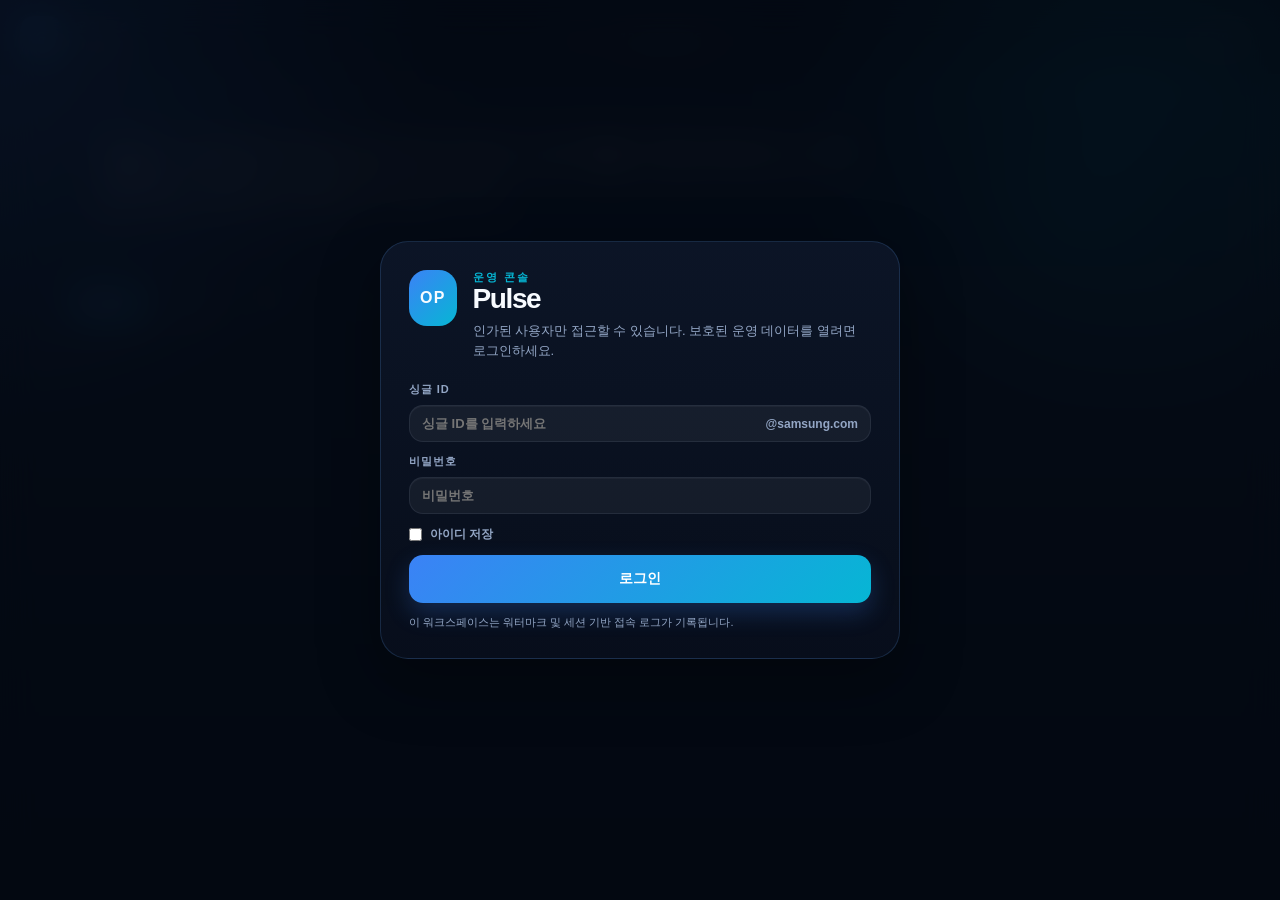
==== docs/index.html @ 5d9f0956 "feat: 대시보드 보안 패치 및 최적화 완료" ====
<!doctype html>
<html lang="ko">
<head>
  <meta charset="utf-8"/>
  <meta name="viewport" content="width=device-width,initial-scale=1"/>
  <title>Pulse</title>
  <link rel="stylesheet" href="./assets/css/base.css" />
  <script src="./env.js"></script>
</head>
<body>
  <div class="login-overlay show" id="loginOverlay">
    <div class="login-card">
      <div class="login-brand">
        <div class="login-mark">OP</div>
        <div>
          <div class="eyebrow">운영 콘솔</div>
          <h1>Pulse</h1>
          <p>인가된 사용자만 접근할 수 있습니다. 보호된 운영 데이터를 열려면 로그인하세요.</p>
        </div>
      </div>

      <div class="login-grid">
        <label class="field">
          <span>싱글 ID</span>
          <div class="login-id-wrap">
            <input id="loginId" class="input login-id-input" type="text" autocomplete="username" placeholder="싱글 ID를 입력하세요" />
            <div class="login-id-suffix">@samsung.com</div>
          </div>
        </label>
        <label class="field">
          <span>비밀번호</span>
          <input id="loginPassword" class="input" type="password" autocomplete="current-password" placeholder="비밀번호" />
        </label>
      </div>

      <label class="login-save">
        <input id="rememberLoginId" type="checkbox" />
        <span>아이디 저장</span>
      </label>
      <button class="btn btn-hero" id="loginBtn" style="width:100%">로그인</button>
      <div class="login-error" id="loginError"></div>
      <div class="login-note">이 워크스페이스는 워터마크 및 세션 기반 접속 로그가 기록됩니다.</div>
    </div>
  </div>

  <div class="watermark-layer" id="watermarkLayer" aria-hidden="true"></div>

  <div class="app-shell app-shell--locked" id="appShell">
    <header class="topbar">
      <div class="brand-block">
        <div class="logo">OP</div>
        <div>
          <div class="eyebrow">운영 콘솔</div>
          <div class="headline">Pulse</div>
        </div>
      </div>

      <div class="ctrl">
        <select id="siteSelect" aria-label="Site"></select>
        <input id="dateInput" type="date" aria-label="Date" />
      </div>

      <div class="auth-box">
        <div class="auth-meta">
          <div class="auth-name" id="userName">-</div>
          <div class="auth-role" id="userRole">-</div>
        </div>
        <button class="btn btn-ghost" id="logoutBtn" type="button">로그아웃</button>
      </div>
    </header>

    <section class="hero-strip">
      <div class="hero-copy">
        <div class="eyebrow">보호된 워크스페이스</div>
        <h2>일일 사업장 운영 및 즉각적인 조치를 위한 빠르고 직관적인 워크스페이스입니다.</h2>
        <p id="sessionHint">현재 세션을 확인 중입니다.</p>
      </div>
      <div class="hero-glow"></div>
    </section>

    <nav class="tab-row" id="tabs">
      <button class="tab on" data-tab="dashboard">대시보드</button>
      <button class="tab" data-tab="templates">템플릿</button>
      <button class="tab" data-tab="insights">인사이트</button>
      <button class="tab" data-tab="calc">계산기</button>
      <button class="tab" data-tab="ref">레퍼런스</button>
      <button class="tab" data-tab="memo">메모</button>
    </nav>

    <main>
      <section class="panel on" id="p-dashboard"></section>
      <section class="panel" id="p-templates"></section>
      <section class="panel" id="p-insights"></section>
      <section class="panel" id="p-calc"></section>
      <section class="panel" id="p-ref"></section>
      <section class="panel" id="p-memo"></section>
    </main>
  </div>

  <div class="copy-toast" id="toast">Done</div>

  <script type="module" src="./assets/js/app.js"></script>
</body>
</html>
---- docs/assets/css/base.css ----
:root{
  --bg:#07111f;
  --bg2:#0f1d35;
  --card:rgba(10,18,34,.84);
  --card2:rgba(14,25,47,.92);
  --border:rgba(148,163,184,.12);
  --border-strong:rgba(96,165,250,.28);
  --acc:#3b82f6;
  --acc2:#06b6d4;
  --acc3:#22c55e;
  --ok:#34d399;
  --warn:#fbbf24;
  --err:#fb7185;
  --tx:#f8fbff;
  --muted:#93a6c5;
  --shadow:0 22px 60px rgba(0,0,0,.36);
}
*{box-sizing:border-box;margin:0;padding:0;-webkit-font-smoothing:antialiased}
html,body{min-height:100%}
body{
  background:
    radial-gradient(circle at top left, rgba(59,130,246,.24), transparent 28%),
    radial-gradient(circle at 88% 12%, rgba(6,182,212,.18), transparent 24%),
    linear-gradient(180deg, #07111f 0%, #091321 46%, #050c17 100%);
  color:var(--tx);
  font-family:"Segoe UI","Malgun Gothic",sans-serif;
}
.app-shell{opacity:1;transition:opacity .25s ease}
.app-shell--locked{opacity:.15;pointer-events:none;user-select:none}
.topbar{
  position:sticky;top:0;z-index:20;
  display:grid;grid-template-columns:auto 1fr auto;gap:16px;align-items:center;
  padding:16px 20px;
  background:rgba(4,9,18,.8);
  backdrop-filter:blur(24px) saturate(1.4);
  border-bottom:1px solid var(--border);
}
.brand-block{display:flex;align-items:center;gap:14px}
.logo{
  width:42px;height:42px;border-radius:14px;
  display:grid;place-items:center;font-size:15px;font-weight:900;letter-spacing:.08em;
  color:#fff;background:linear-gradient(135deg,var(--acc),var(--acc2));
  box-shadow:0 10px 25px rgba(59,130,246,.32);
}
.headline{font-size:18px;font-weight:900;letter-spacing:-.03em}
.eyebrow{font-size:11px;font-weight:900;letter-spacing:.18em;text-transform:uppercase;color:var(--acc2)}
.ctrl{display:flex;gap:8px;align-items:center;justify-content:center;flex-wrap:wrap}
.ctrl select,.ctrl input,.input,.textarea{
  background:rgba(255,255,255,.05);
  border:1px solid var(--border);
  border-radius:14px;color:var(--tx);
  padding:10px 12px;font-weight:800;font-size:13px;outline:none;
  box-shadow:inset 0 1px 0 rgba(255,255,255,.04);
}
.ctrl select:focus,.ctrl input:focus,.input:focus,.textarea:focus{border-color:var(--border-strong)}
.auth-box{display:flex;align-items:center;gap:10px}
.auth-meta{text-align:right}
.auth-name{font-size:13px;font-weight:900}
.auth-role{font-size:11px;color:var(--muted)}
.hero-strip{
  position:relative;overflow:hidden;
  max-width:1180px;margin:18px auto 0;padding:0 18px;
}
.hero-copy{
  position:relative;padding:26px 28px;border-radius:28px;
  background:linear-gradient(135deg, rgba(17,32,61,.96), rgba(8,17,34,.86));
  border:1px solid rgba(96,165,250,.18);
  box-shadow:var(--shadow);
}
.hero-copy h2{max-width:760px;font-size:clamp(24px,3vw,34px);line-height:1.15;letter-spacing:-.04em}
.hero-copy p{margin-top:10px;color:var(--muted);font-size:13px}
.hero-glow{
  position:absolute;right:42px;top:22px;width:220px;height:220px;border-radius:999px;
  background:radial-gradient(circle, rgba(6,182,212,.22), transparent 70%);
  pointer-events:none;
}
.tab-row{
  max-width:1180px;margin:18px auto 0;padding:0 18px;
  display:flex;gap:8px;overflow-x:auto;scrollbar-width:none
}
.tab-row::-webkit-scrollbar{display:none}
.tab{
  padding:10px 16px;border-radius:999px;border:1px solid var(--border);
  background:rgba(255,255,255,.03);color:var(--muted);font-size:12px;font-weight:900;
  cursor:pointer;white-space:nowrap;transition:.2s ease;
}
.tab:hover{border-color:rgba(96,165,250,.28);color:var(--tx)}
.tab.on{
  background:linear-gradient(135deg,var(--acc),var(--acc2));
  color:#fff;border-color:transparent;box-shadow:0 8px 18px rgba(59,130,246,.28)
}
main{padding:18px;max-width:1180px;margin:0 auto;display:flex;flex-direction:column;gap:16px}
.panel{display:none}
.panel.on{display:flex;flex-direction:column;gap:16px}
.card{
  background:linear-gradient(180deg,var(--card2),var(--card));
  border:1px solid var(--border);border-radius:24px;overflow:hidden;
  box-shadow:var(--shadow)
}
.card-hdr{
  padding:16px 18px;display:flex;align-items:center;justify-content:space-between;
  border-bottom:1px solid rgba(255,255,255,.05)
}
.card-hdr h2{font-size:13px;font-weight:900;color:var(--acc2);letter-spacing:.08em;text-transform:uppercase}
.card-body{padding:18px}
.badge{display:inline-block;padding:4px 8px;border-radius:999px;font-size:10px;font-weight:900;letter-spacing:.04em}
.badge.ok{background:rgba(52,211,153,.14);color:var(--ok)}
.badge.warn{background:rgba(251,191,36,.14);color:var(--warn)}
.badge.err{background:rgba(251,113,133,.14);color:var(--err)}
.copy-toast{
  position:fixed;bottom:26px;left:50%;transform:translateX(-50%);
  background:var(--ok);color:#fff;font-size:12px;font-weight:900;padding:10px 20px;border-radius:999px;
  pointer-events:none;opacity:0;transition:opacity .2s;z-index:999
}
.copy-toast.show{opacity:1}
.btn{
  height:40px;border-radius:14px;border:none;background:linear-gradient(135deg,var(--acc),var(--acc2));
  color:#fff;font-weight:900;font-size:12px;cursor:pointer;padding:0 14px;
  box-shadow:0 10px 24px rgba(59,130,246,.24)
}
.btn:disabled{opacity:.5;cursor:not-allowed;box-shadow:none}
.btn-ghost{
  background:rgba(255,255,255,.04);
  border:1px solid var(--border);
  box-shadow:none
}
.btn-hero{height:48px;font-size:14px}
.textarea{min-height:130px;resize:vertical;line-height:1.6;font-weight:700}
.grid2{display:grid;grid-template-columns:1fr 1fr;gap:10px}
.field{display:flex;flex-direction:column;gap:8px}
.field span{font-size:11px;color:var(--muted);font-weight:900;letter-spacing:.08em;text-transform:uppercase}
.kv{display:flex;justify-content:space-between;gap:12px;padding:10px 0;border-bottom:1px solid rgba(255,255,255,.05)}
.kv:last-child{border-bottom:none}
.kv .k{color:var(--muted);font-weight:900;font-size:11px}
.kv .v{font-weight:900;font-size:14px}
.small{color:var(--muted);font-size:11px;line-height:1.6}
.hr{height:1px;background:rgba(255,255,255,.06);margin:12px 0}
.hero-card{
  display:grid;grid-template-columns:1.6fr .9fr;gap:18px;align-items:end;
  padding:24px 26px;border-radius:28px;
  background:linear-gradient(135deg, rgba(12,23,44,.96), rgba(8,18,37,.7));
  border:1px solid rgba(96,165,250,.16);
  box-shadow:var(--shadow)
}
.hero-title{font-size:clamp(22px,3.2vw,34px);font-weight:900;letter-spacing:-.04em}
.hero-sub{font-size:.48em;color:var(--muted)}
.hero-meta{margin-top:8px;color:var(--muted);font-size:13px}
.hero-number-wrap{
  padding:20px;border-radius:24px;
  background:linear-gradient(180deg, rgba(59,130,246,.18), rgba(8,17,34,.18));
  border:1px solid rgba(96,165,250,.18)
}
.hero-number-label{font-size:11px;font-weight:900;letter-spacing:.14em;text-transform:uppercase;color:var(--acc2)}
.hero-number{margin-top:6px;font-size:46px;font-weight:900;line-height:1}
.hero-number-foot{margin-top:10px;color:var(--muted);font-size:12px}
.metric-grid{display:grid;grid-template-columns:repeat(4,1fr);gap:10px}
.metric-tile,.compare-box{
  padding:16px;border-radius:20px;background:rgba(255,255,255,.03);
  border:1px solid rgba(255,255,255,.06)
}
.metric-tile.accent{background:linear-gradient(180deg, rgba(59,130,246,.16), rgba(255,255,255,.02))}
.metric-tile.accent2{background:linear-gradient(180deg, rgba(6,182,212,.16), rgba(255,255,255,.02))}
.metric-tile.ok{background:linear-gradient(180deg, rgba(34,197,94,.14), rgba(255,255,255,.02))}
.metric-tile.warn{background:linear-gradient(180deg, rgba(251,191,36,.14), rgba(255,255,255,.02))}
.metric-label,.compare-label,.stat-label{font-size:11px;color:var(--muted);font-weight:900;text-transform:uppercase;letter-spacing:.08em}
.metric-value,.compare-value,.stat-value{margin-top:8px;font-size:26px;font-weight:900;letter-spacing:-.04em}
.stat-rack{display:grid;gap:12px}
.stat-line{
  display:flex;align-items:center;justify-content:space-between;gap:16px;
  padding:14px 16px;border-radius:18px;background:rgba(255,255,255,.03);border:1px solid rgba(255,255,255,.06)
}
.compare-grid{display:grid;grid-template-columns:repeat(3,1fr);gap:10px}
.login-overlay{
  position:fixed;inset:0;display:none;place-items:center;z-index:50;
  background:rgba(3,8,16,.72);backdrop-filter:blur(18px)
}
.login-overlay.show{display:grid}
.login-card{
  width:min(92vw,520px);padding:28px;border-radius:28px;
  background:linear-gradient(180deg, rgba(12,21,39,.98), rgba(8,15,29,.9));
  border:1px solid rgba(96,165,250,.18);box-shadow:var(--shadow)
}
.login-brand{display:flex;gap:16px;align-items:flex-start;margin-bottom:22px}
.login-mark{
  width:56px;height:56px;border-radius:18px;display:grid;place-items:center;
  background:linear-gradient(135deg,var(--acc),var(--acc2));font-weight:900;letter-spacing:.08em
}
.login-card h1{font-size:28px;line-height:1;letter-spacing:-.05em}
.login-card p{margin-top:8px;color:var(--muted);font-size:13px;line-height:1.5}
.login-grid{display:grid;gap:12px}
.login-id-wrap{
  display:grid;
  grid-template-columns:minmax(0,1fr) auto;
  align-items:center;
  border:1px solid var(--border);
  border-radius:14px;
  background:rgba(255,255,255,.05);
  box-shadow:inset 0 1px 0 rgba(255,255,255,.04);
}
.login-id-wrap:focus-within{border-color:var(--border-strong)}
.login-id-input{
  border:none;
  background:transparent;
  box-shadow:none;
  min-width:0;
}
.login-id-suffix{
  padding:0 12px 0 4px;
  color:var(--muted);
  font-size:12px;
  font-weight:900;
  white-space:nowrap;
}
.login-save{
  display:flex;
  align-items:center;
  gap:8px;
  margin:12px 0;
  color:var(--muted);
  font-size:12px;
  font-weight:800;
  user-select:none;
}
.login-save input{accent-color:var(--acc)}
.login-error{display:none;margin-top:12px;padding:12px 14px;border-radius:14px;background:rgba(251,113,133,.1);border:1px solid rgba(251,113,133,.22);color:#ffd5dd;font-size:12px;font-weight:800}
.login-error.show{display:block}
.login-note{margin-top:12px;font-size:11px;color:var(--muted)}
.watermark-layer{
  display:none;position:fixed;inset:-12%;pointer-events:none;z-index:15;overflow:hidden;
  grid-template-columns:repeat(3,1fr);gap:48px;align-content:center;justify-items:center;
  transform:rotate(-24deg)
}
.watermark-layer.show{display:grid}
.watermark-layer span{
  color:rgba(255,255,255,.015);font-size:18px;font-weight:900;letter-spacing:.08em;
  text-transform:uppercase;white-space:nowrap
}
@media(max-width:980px){
  .topbar{grid-template-columns:1fr;justify-items:start}
  .auth-box,.ctrl{width:100%}
  .auth-box{justify-content:space-between}
  .hero-card,.metric-grid,.compare-grid{grid-template-columns:1fr 1fr}
}
@media(max-width:720px){
  .hero-copy{padding:22px}
  .hero-copy h2{font-size:24px}
  .hero-card,.metric-grid,.compare-grid,.grid2{grid-template-columns:1fr}
  .hero-number{font-size:38px}
}
.calc-grid{display:grid;grid-template-columns:1fr 1fr;gap:10px}
@media(max-width:480px){.calc-grid{grid-template-columns:1fr}}
.calc-box{background:rgba(0,0,0,.2);border:1px solid var(--border);border-radius:12px;padding:14px}
.calc-box h3{font-size:11px;font-weight:800;color:var(--acc2);margin-bottom:10px;letter-spacing:.3px}
.ff{display:flex;flex-direction:column;gap:3px;margin-bottom:8px}
.ff label{font-size:10px;color:var(--muted);font-weight:700}
.ff input,.ff select{padding:7px 10px;background:rgba(255,255,255,.04);border:1px solid var(--border);border-radius:8px;color:var(--tx);font-size:13px;font-weight:700;outline:none;transition:border-color .2s;font-family:inherit;}
.ff input:focus,.ff select:focus{border-color:var(--acc)}
.calc-result{background:linear-gradient(135deg,rgba(56,189,248,.08),rgba(129,140,248,.05));border:1px solid rgba(56,189,248,.15);border-radius:8px;padding:10px 12px;margin-top:4px;font-size:13px;font-weight:900;color:var(--acc);min-height:36px;line-height:1.5}
.calc-result span{color:var(--muted);font-size:10px;font-weight:700}
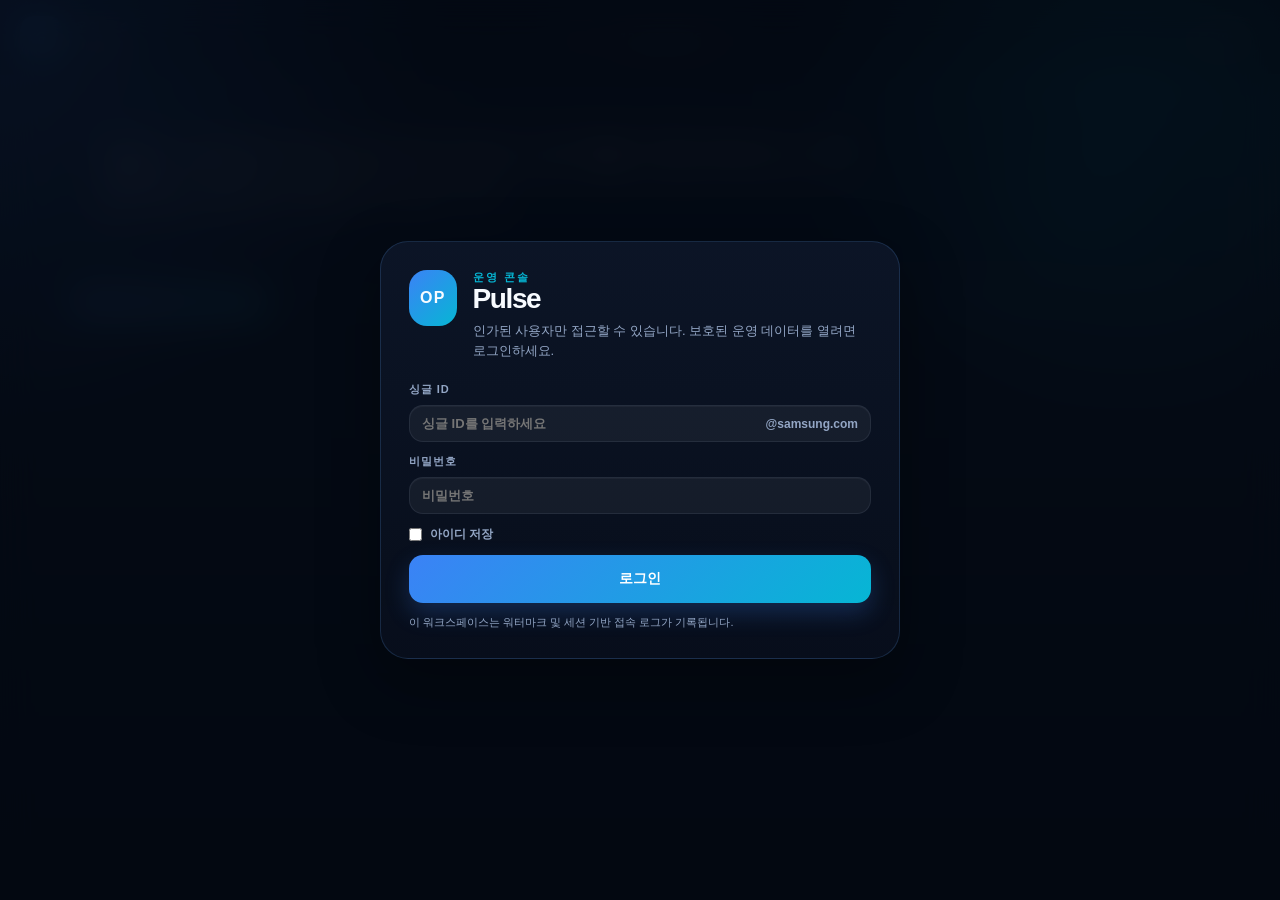
==== commit c6de6a38: "feat: apply frontend and backend patch for worklog, report, and calc modules" ====
--- a/docs/index.html
+++ b/docs/index.html
@@ -5,9 +5,14 @@
   <meta name="viewport" content="width=device-width,initial-scale=1"/>
   <title>Pulse</title>
   <link rel="stylesheet" href="./assets/css/base.css" />
+  <link rel="stylesheet" href="./assets/css/print.css" />
   <script src="./env.js"></script>
 </head>
 <body>
+  <div class="print-header" id="printHeader">
+    <div class="site-name" id="printSiteName"></div>
+    <div class="print-meta" id="printMeta"></div>
+  </div>
   <div class="login-overlay show" id="loginOverlay">
     <div class="login-card">
       <div class="login-brand">
@@ -79,21 +84,19 @@
     </section>
 
     <nav class="tab-row" id="tabs">
-      <button class="tab on" data-tab="dashboard">대시보드</button>
-      <button class="tab" data-tab="templates">템플릿</button>
-      <button class="tab" data-tab="insights">인사이트</button>
-      <button class="tab" data-tab="calc">계산기</button>
-      <button class="tab" data-tab="ref">레퍼런스</button>
-      <button class="tab" data-tab="memo">메모</button>
+      <button class="tab on" data-tab="worklog">\uC5C5\uBB34 \uC77C\uC9C0</button>
+      <button class="tab"    data-tab="report">\uBCF4\uACE0\uC11C</button>
+      <button class="tab"    data-tab="insights">\uC810\uAC80 \uACB0\uACFC</button>
+      <button class="tab"    data-tab="calc">\uC778\uB2F9\uB7C9 \uACC4\uC0B0</button>
+      <button class="tab"    data-tab="ref">\uAE30\uC900\uD45C</button>
     </nav>
 
     <main>
-      <section class="panel on" id="p-dashboard"></section>
-      <section class="panel" id="p-templates"></section>
-      <section class="panel" id="p-insights"></section>
-      <section class="panel" id="p-calc"></section>
-      <section class="panel" id="p-ref"></section>
-      <section class="panel" id="p-memo"></section>
+      <section class="panel on" id="p-worklog"></section>
+      <section class="panel"    id="p-report"></section>
+      <section class="panel"    id="p-insights"></section>
+      <section class="panel"    id="p-calc"></section>
+      <section class="panel"    id="p-ref"></section>
     </main>
   </div>
 
--- a/docs/assets/css/print.css
+++ b/docs/assets/css/print.css
@@ -0,0 +1,144 @@
+/* ============================================================
+   print.css
+   base.css 하단에 병합하거나 index.html 에서 별도 link 추가:
+   <link rel="stylesheet" href="./assets/css/print.css" />
+   ============================================================ */
+
+@media print {
+  /* 기본 리셋 */
+  * {
+    -webkit-print-color-adjust: exact;
+    print-color-adjust: exact;
+  }
+
+  body {
+    background: #fff !important;
+    color: #111 !important;
+    font-size: 11pt;
+  }
+
+  /* 숨길 요소 */
+  .login-overlay,
+  .watermark-layer,
+  .topbar,
+  .hero-strip,
+  .tab-row,
+  .btn,
+  #wl-input-card,
+  #rpt-preview-card .card-hdr button,
+  .wl-done-toggle,
+  .wl-delete-btn,
+  .calc-delete-btn,
+  .calc-load-btn,
+  #calc-preview-btn,
+  #calc-save-btn,
+  #calc-refresh-btn,
+  #calc-print-btn,
+  #wl-search-btn,
+  #wl-print-btn,
+  #wl-save-btn,
+  #rpt-generate-btn,
+  #rpt-refresh-btn,
+  #rpt-copy-btn,
+  #rpt-print-btn,
+  #rpt-finalize-btn,
+  .no-print-empty {
+    display: none !important;
+  }
+
+  /* 인쇄 헤더 */
+  .print-header {
+    display: block !important;
+    margin-bottom: 16pt;
+    border-bottom: 1.5pt solid #111;
+    padding-bottom: 8pt;
+  }
+
+  .print-header .site-name {
+    font-size: 14pt;
+    font-weight: 700;
+  }
+
+  .print-header .print-meta {
+    font-size: 9pt;
+    color: #555;
+    margin-top: 2pt;
+  }
+
+  /* 패널 */
+  .panel { display: block !important; }
+  .panel:not(.on) { display: none !important; }
+
+  /* 카드 */
+  .card {
+    background: #fff !important;
+    border: 0.5pt solid #ccc !important;
+    border-radius: 4pt !important;
+    box-shadow: none !important;
+    margin-bottom: 12pt;
+    page-break-inside: avoid;
+  }
+
+  .card-hdr {
+    background: #f4f4f4 !important;
+    padding: 6pt 10pt !important;
+    border-bottom: 0.5pt solid #ccc !important;
+  }
+
+  .card-hdr h2 {
+    font-size: 10pt !important;
+    color: #111 !important;
+  }
+
+  .card-body {
+    padding: 10pt !important;
+    color: #111 !important;
+  }
+
+  /* 텍스트 */
+  .small, .muted, [style*="color:var(--muted)"] {
+    color: #555 !important;
+  }
+
+  /* 업무일지 아이템 */
+  .wl-item {
+    border-bottom: 0.3pt solid #ddd !important;
+    padding: 6pt 0 !important;
+  }
+
+  /* 인당량 테이블 */
+  table {
+    width: 100% !important;
+    border-collapse: collapse !important;
+  }
+
+  th, td {
+    border: 0.3pt solid #ccc !important;
+    padding: 4pt 6pt !important;
+    font-size: 9pt !important;
+    color: #111 !important;
+  }
+
+  /* 보고서 미리보기 */
+  #rpt-preview-body {
+    font-size: 10pt !important;
+    color: #111 !important;
+    white-space: pre-wrap !important;
+  }
+
+  /* A4 레이아웃 */
+  @page {
+    size: A4 portrait;
+    margin: 20mm 15mm;
+  }
+
+  main {
+    padding: 0 !important;
+    max-width: 100% !important;
+  }
+}
+
+/* 화면에서 숨길 인쇄 전용 헤더 */
+.print-header {
+  display: none;
+}
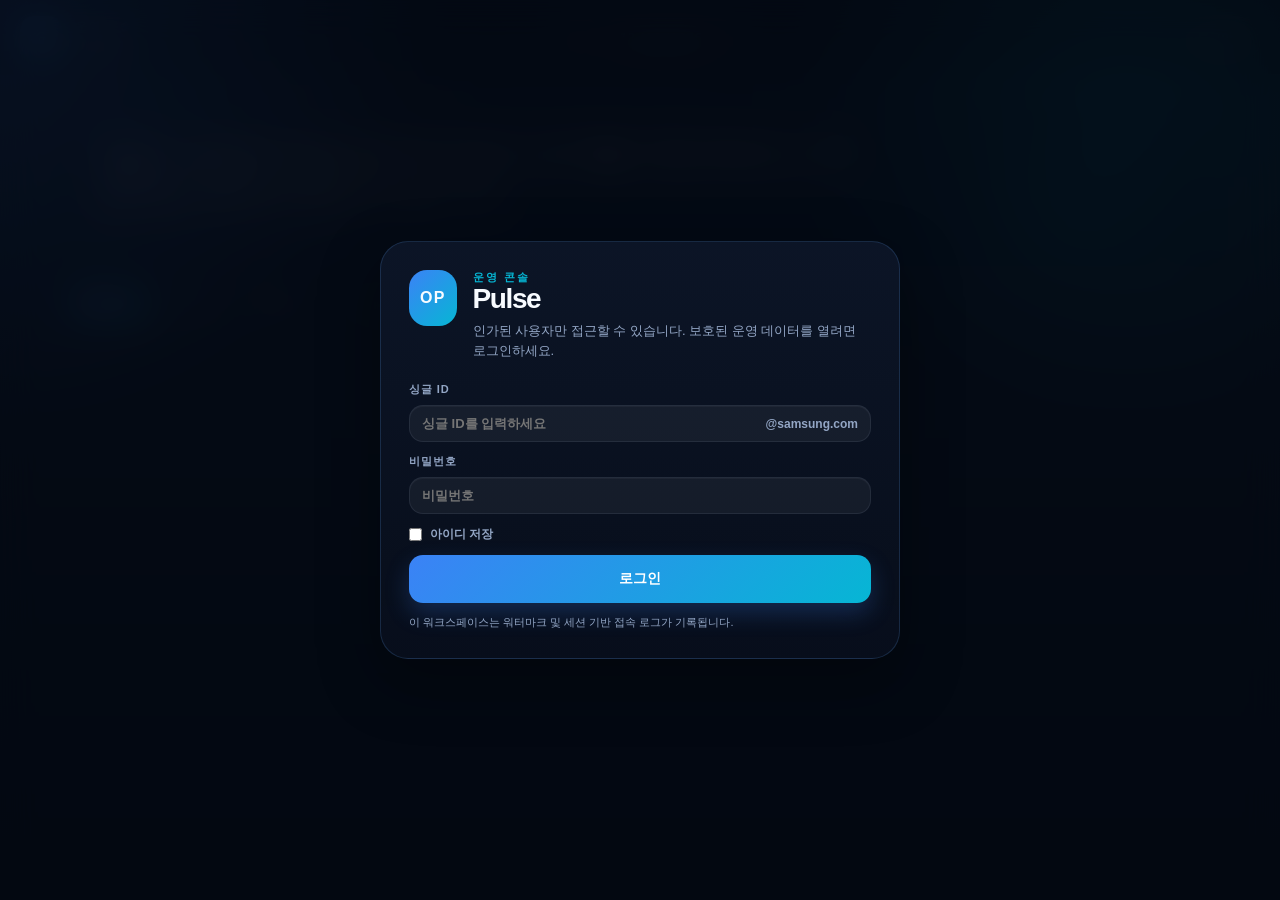
==== commit 30c677c7: "fix: resolve encoding issues, improve dropdown visibility, and restore preferred calculator logic" ====
--- a/docs/index.html
+++ b/docs/index.html
@@ -84,11 +84,11 @@
     </section>
 
     <nav class="tab-row" id="tabs">
-      <button class="tab on" data-tab="worklog">\uC5C5\uBB34 \uC77C\uC9C0</button>
-      <button class="tab"    data-tab="report">\uBCF4\uACE0\uC11C</button>
-      <button class="tab"    data-tab="insights">\uC810\uAC80 \uACB0\uACFC</button>
-      <button class="tab"    data-tab="calc">\uC778\uB2F9\uB7C9 \uACC4\uC0B0</button>
-      <button class="tab"    data-tab="ref">\uAE30\uC900\uD45C</button>
+      <button class="tab on" data-tab="worklog">업무 일지</button>
+      <button class="tab"    data-tab="report">보고서</button>
+      <button class="tab"    data-tab="insights">점검 결과</button>
+      <button class="tab"    data-tab="calc">인당량 계산</button>
+      <button class="tab"    data-tab="ref">기준표</button>
     </nav>
 
     <main>
--- a/docs/assets/css/base.css
+++ b/docs/assets/css/base.css
@@ -257,3 +257,12 @@
 .ff input:focus,.ff select:focus{border-color:var(--acc)}
 .calc-result{background:linear-gradient(135deg,rgba(56,189,248,.08),rgba(129,140,248,.05));border:1px solid rgba(56,189,248,.15);border-radius:8px;padding:10px 12px;margin-top:4px;font-size:13px;font-weight:900;color:var(--acc);min-height:36px;line-height:1.5}
 .calc-result span{color:var(--muted);font-size:10px;font-weight:700}
+
+/* 드롭다운 가독성 확보 */
+select option {
+  background-color: #0f1d35;
+  color: #fff;
+}
+select:focus {
+  background-color: #1a2a47;
+}
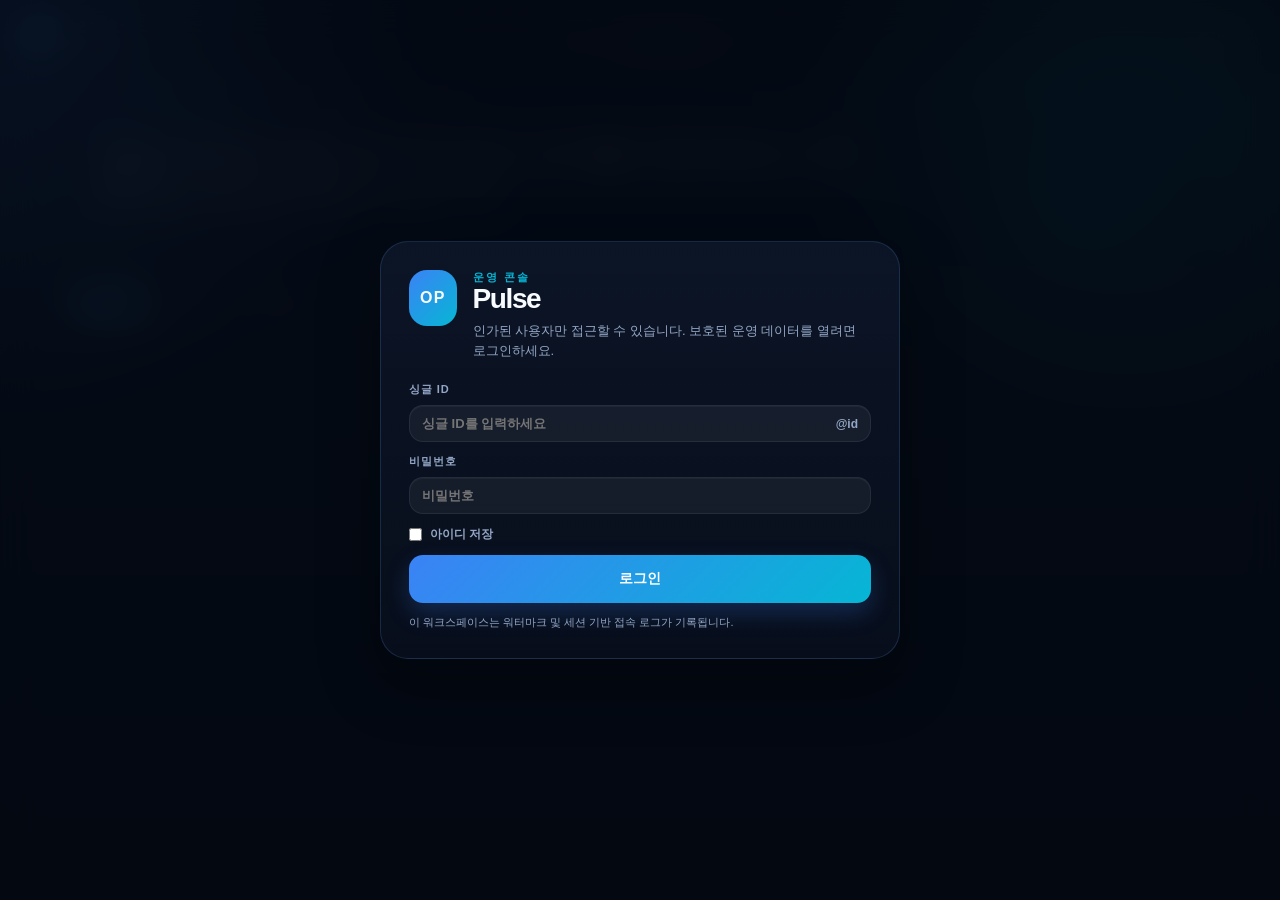
==== commit 42726be8: "security: scrub corporate identifiers and generalize domain logic for IP compliance" ====
--- a/docs/index.html
+++ b/docs/index.html
@@ -29,7 +29,7 @@
           <span>싱글 ID</span>
           <div class="login-id-wrap">
             <input id="loginId" class="input login-id-input" type="text" autocomplete="username" placeholder="싱글 ID를 입력하세요" />
-            <div class="login-id-suffix">@samsung.com</div>
+            <div class="login-id-suffix">@id</div>
           </div>
         </label>
         <label class="field">
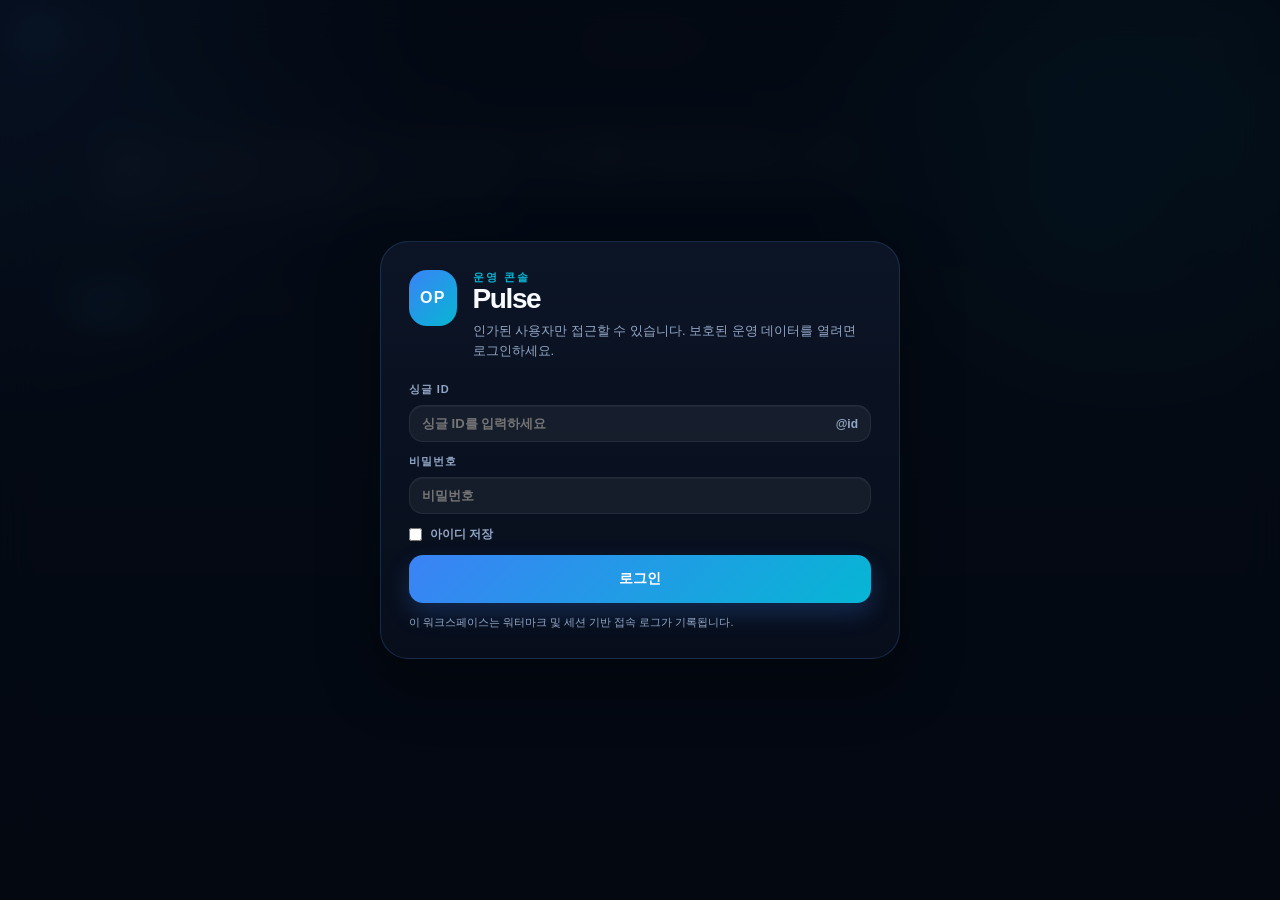
==== commit be47bc72: "feat: simplify to single entity mode and remove site selection UI" ====
--- a/docs/index.html
+++ b/docs/index.html
@@ -61,7 +61,6 @@
       </div>
 
       <div class="ctrl">
-        <select id="siteSelect" aria-label="Site"></select>
         <input id="dateInput" type="date" aria-label="Date" />
       </div>
 
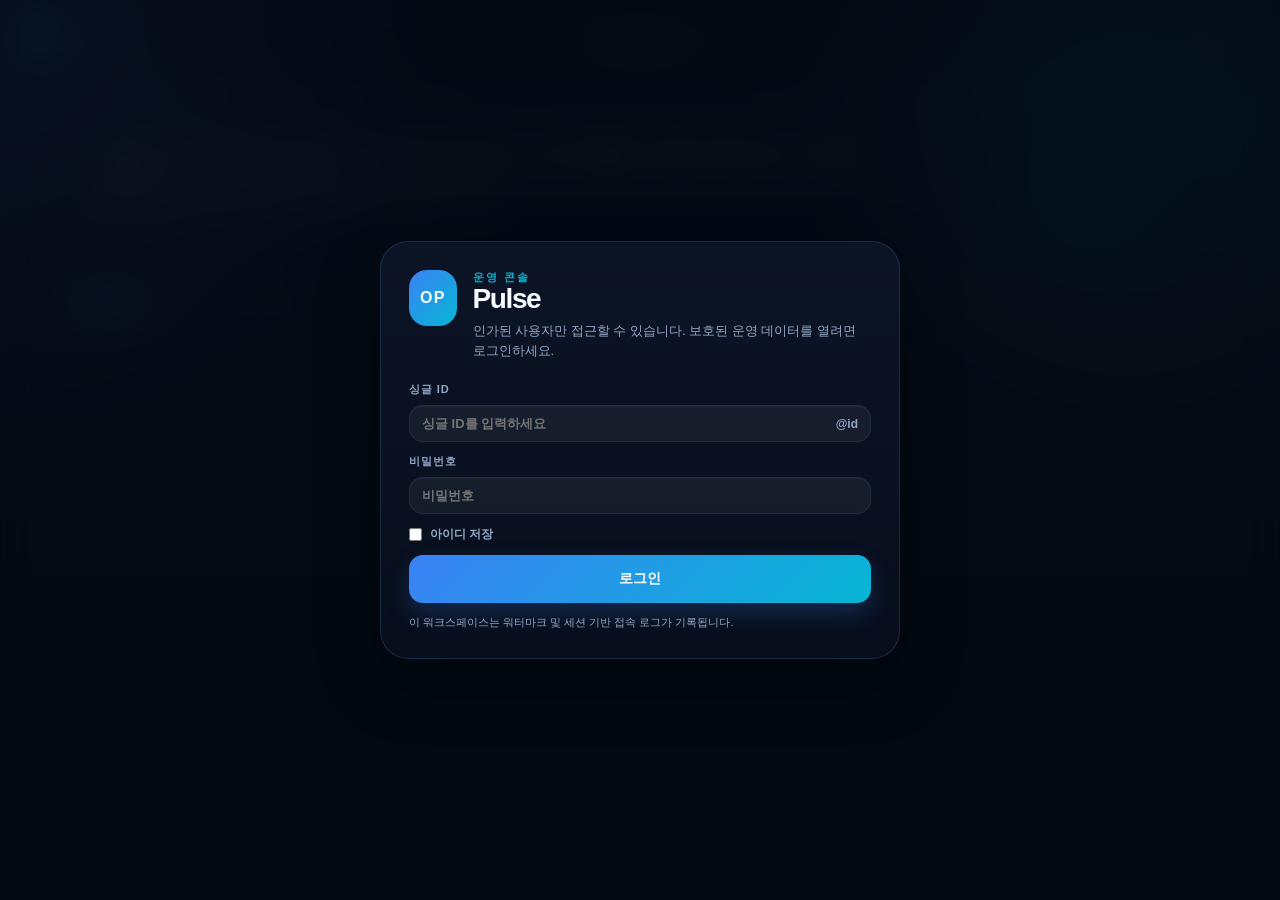
==== commit f74c8516: "security: enforce absolute data protection, scrub IP-sensitive templates, and install security harne" ====
--- a/docs/index.html
+++ b/docs/index.html
@@ -97,6 +97,14 @@
       <section class="panel"    id="p-calc"></section>
       <section class="panel"    id="p-ref"></section>
     </main>
+    <footer style="padding:20px;text-align:center;border-top:1px solid var(--border);margin-top:20px">
+      <div style="font-size:11px;color:var(--err);font-weight:900;letter-spacing:.5px">
+        ⚠️ ABSOLUTE SECURITY: INTERNAL CONFIDENTIAL & OPERATIONAL DATA
+      </div>
+      <div style="font-size:10px;color:var(--muted);margin-top:4px">
+        운영 현황 및 내부 기밀 자료의 외부 유출은 엄격히 금지됩니다. 모든 활동은 보안 로그에 기록됩니다.
+      </div>
+    </footer>
   </div>
 
   <div class="copy-toast" id="toast">Done</div>
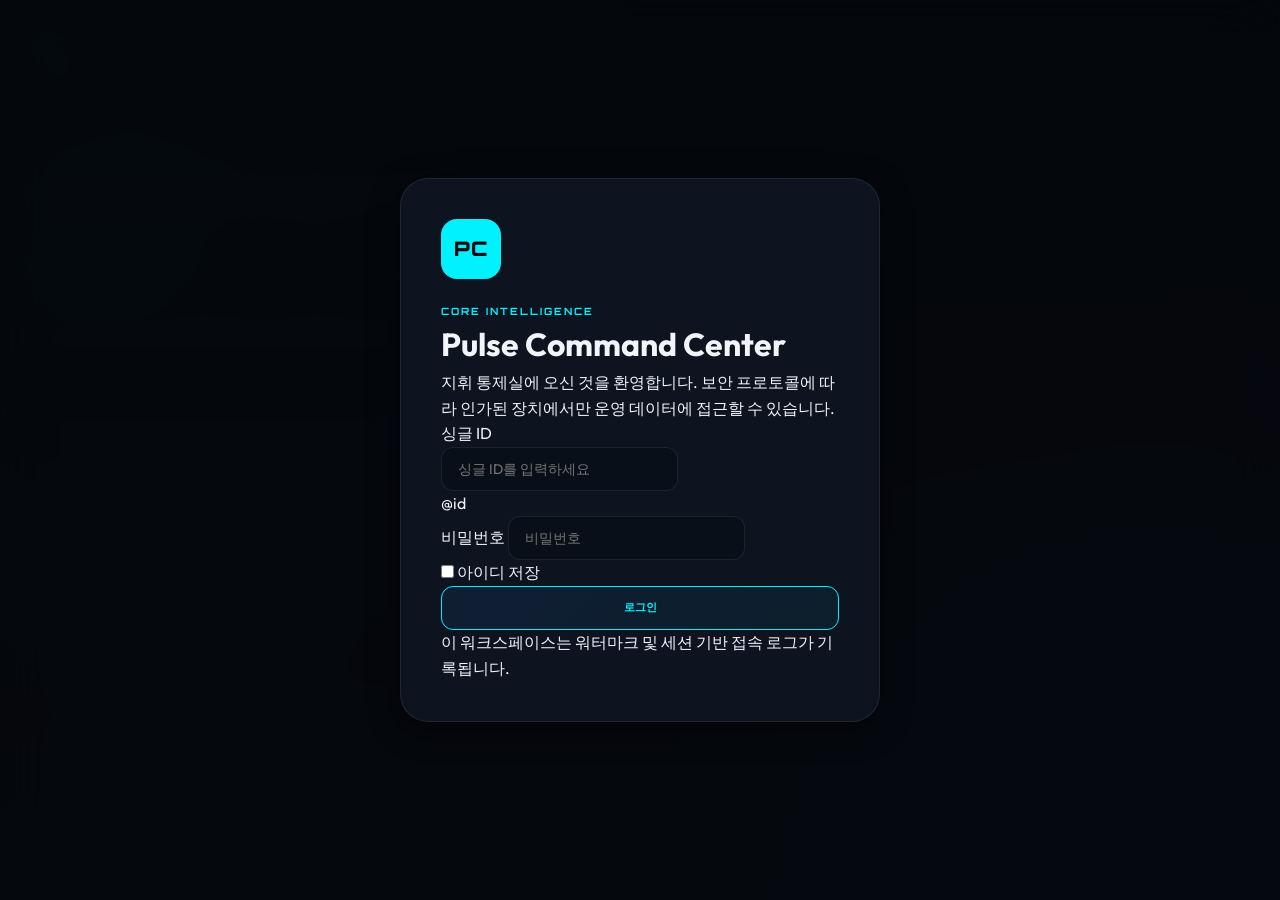
==== commit b39b4342: "style: elevate to Pulse Command Center Premium UI and update GAS deployment" ====
--- a/docs/index.html
+++ b/docs/index.html
@@ -3,7 +3,7 @@
 <head>
   <meta charset="utf-8"/>
   <meta name="viewport" content="width=device-width,initial-scale=1"/>
-  <title>Pulse</title>
+  <title>Pulse Command Center | AI Agent Office</title>
   <link rel="stylesheet" href="./assets/css/base.css" />
   <link rel="stylesheet" href="./assets/css/print.css" />
   <script src="./env.js"></script>
@@ -14,13 +14,13 @@
     <div class="print-meta" id="printMeta"></div>
   </div>
   <div class="login-overlay show" id="loginOverlay">
-    <div class="login-card">
+    <div class="login-card glass-container">
       <div class="login-brand">
-        <div class="login-mark">OP</div>
+        <div class="login-mark font-tech">PC</div>
         <div>
-          <div class="eyebrow">운영 콘솔</div>
-          <h1>Pulse</h1>
-          <p>인가된 사용자만 접근할 수 있습니다. 보호된 운영 데이터를 열려면 로그인하세요.</p>
+          <div class="eyebrow font-tech">Core Intelligence</div>
+          <h1>Pulse Command Center</h1>
+          <p>지휘 통제실에 오신 것을 환영합니다. 보안 프로토콜에 따라 인가된 장치에서만 운영 데이터에 접근할 수 있습니다.</p>
         </div>
       </div>
 
@@ -51,12 +51,12 @@
   <div class="watermark-layer" id="watermarkLayer" aria-hidden="true"></div>
 
   <div class="app-shell app-shell--locked" id="appShell">
-    <header class="topbar">
+    <header class="topbar glass-container">
       <div class="brand-block">
-        <div class="logo">OP</div>
+        <div class="logo font-tech">PC</div>
         <div>
-          <div class="eyebrow">운영 콘솔</div>
-          <div class="headline">Pulse</div>
+          <div class="eyebrow font-tech">Autonomous System</div>
+          <div class="headline">Pulse Command Center</div>
         </div>
       </div>
 
@@ -73,21 +73,21 @@
       </div>
     </header>
 
-    <section class="hero-strip">
+    <section class="hero-strip glass-container" style="margin: 20px; border-radius: 12px;">
       <div class="hero-copy">
-        <div class="eyebrow">보호된 워크스페이스</div>
-        <h2>일일 사업장 운영 및 즉각적인 조치를 위한 빠르고 직관적인 워크스페이스입니다.</h2>
-        <p id="sessionHint">현재 세션을 확인 중입니다.</p>
+        <div class="eyebrow font-tech">Secure Workspace Active</div>
+        <h2>실시간 운영 데이터 분석 및 에이전트 협업을 위한 통합 지휘 환경입니다.</h2>
+        <p id="sessionHint">보안 프로토콜을 확인 중입니다...</p>
       </div>
       <div class="hero-glow"></div>
     </section>
 
-    <nav class="tab-row" id="tabs">
-      <button class="tab on" data-tab="worklog">업무 일지</button>
-      <button class="tab"    data-tab="report">보고서</button>
-      <button class="tab"    data-tab="insights">점검 결과</button>
-      <button class="tab"    data-tab="calc">인당량 계산</button>
-      <button class="tab"    data-tab="ref">기준표</button>
+    <nav class="tab-row glass-container" id="tabs" style="margin: 0 20px; border-radius: 8px;">
+      <button class="tab on font-tech" data-tab="worklog">Worklog</button>
+      <button class="tab font-tech"    data-tab="report">Reports</button>
+      <button class="tab font-tech"    data-tab="insights">Insights</button>
+      <button class="tab font-tech"    data-tab="calc">Analytics</button>
+      <button class="tab font-tech"    data-tab="ref">Reference</button>
     </nav>
 
     <main>
@@ -97,12 +97,15 @@
       <section class="panel"    id="p-calc"></section>
       <section class="panel"    id="p-ref"></section>
     </main>
-    <footer style="padding:20px;text-align:center;border-top:1px solid var(--border);margin-top:20px">
-      <div style="font-size:11px;color:var(--err);font-weight:900;letter-spacing:.5px">
-        ⚠️ ABSOLUTE SECURITY: INTERNAL CONFIDENTIAL & OPERATIONAL DATA
+    <footer class="glass-container" style="padding:20px; text-align:center; margin: 20px; border-radius: 8px;">
+      <div style="font-size:11px; color:var(--accent-cyan); font-weight:700; letter-spacing:1px; font-family:'Orbitron', sans-serif;">
+        SYSTEM STATUS: ONLINE | ENCRYPTION: ACTIVE
       </div>
-      <div style="font-size:10px;color:var(--muted);margin-top:4px">
-        운영 현황 및 내부 기밀 자료의 외부 유출은 엄격히 금지됩니다. 모든 활동은 보안 로그에 기록됩니다.
+      <div style="font-size:10px; color:var(--text-dim); margin-top:8px;">
+        This workspace is protected by Pulse Security Protocols. Unauthorized access or data leakage is strictly prohibited.
+      </div>
+      <div style="font-size:9px; color:var(--text-dim); margin-top:4px; opacity: 0.5;">
+        © 2026 Pulse AI Agent Office. All operations are logged.
       </div>
     </footer>
   </div>
--- a/docs/assets/css/base.css
+++ b/docs/assets/css/base.css
@@ -1,268 +1,201 @@
-:root{
-  --bg:#07111f;
-  --bg2:#0f1d35;
-  --card:rgba(10,18,34,.84);
-  --card2:rgba(14,25,47,.92);
-  --border:rgba(148,163,184,.12);
-  --border-strong:rgba(96,165,250,.28);
-  --acc:#3b82f6;
-  --acc2:#06b6d4;
-  --acc3:#22c55e;
-  --ok:#34d399;
-  --warn:#fbbf24;
-  --err:#fb7185;
-  --tx:#f8fbff;
-  --muted:#93a6c5;
-  --shadow:0 22px 60px rgba(0,0,0,.36);
-}
-*{box-sizing:border-box;margin:0;padding:0;-webkit-font-smoothing:antialiased}
-html,body{min-height:100%}
-body{
-  background:
-    radial-gradient(circle at top left, rgba(59,130,246,.24), transparent 28%),
-    radial-gradient(circle at 88% 12%, rgba(6,182,212,.18), transparent 24%),
-    linear-gradient(180deg, #07111f 0%, #091321 46%, #050c17 100%);
-  color:var(--tx);
-  font-family:"Segoe UI","Malgun Gothic",sans-serif;
-}
-.app-shell{opacity:1;transition:opacity .25s ease}
-.app-shell--locked{opacity:.15;pointer-events:none;user-select:none}
-.topbar{
-  position:sticky;top:0;z-index:20;
-  display:grid;grid-template-columns:auto 1fr auto;gap:16px;align-items:center;
-  padding:16px 20px;
-  background:rgba(4,9,18,.8);
-  backdrop-filter:blur(24px) saturate(1.4);
-  border-bottom:1px solid var(--border);
-}
-.brand-block{display:flex;align-items:center;gap:14px}
-.logo{
-  width:42px;height:42px;border-radius:14px;
-  display:grid;place-items:center;font-size:15px;font-weight:900;letter-spacing:.08em;
-  color:#fff;background:linear-gradient(135deg,var(--acc),var(--acc2));
-  box-shadow:0 10px 25px rgba(59,130,246,.32);
-}
-.headline{font-size:18px;font-weight:900;letter-spacing:-.03em}
-.eyebrow{font-size:11px;font-weight:900;letter-spacing:.18em;text-transform:uppercase;color:var(--acc2)}
-.ctrl{display:flex;gap:8px;align-items:center;justify-content:center;flex-wrap:wrap}
-.ctrl select,.ctrl input,.input,.textarea{
-  background:rgba(255,255,255,.05);
-  border:1px solid var(--border);
-  border-radius:14px;color:var(--tx);
-  padding:10px 12px;font-weight:800;font-size:13px;outline:none;
-  box-shadow:inset 0 1px 0 rgba(255,255,255,.04);
-}
-.ctrl select:focus,.ctrl input:focus,.input:focus,.textarea:focus{border-color:var(--border-strong)}
-.auth-box{display:flex;align-items:center;gap:10px}
-.auth-meta{text-align:right}
-.auth-name{font-size:13px;font-weight:900}
-.auth-role{font-size:11px;color:var(--muted)}
-.hero-strip{
-  position:relative;overflow:hidden;
-  max-width:1180px;margin:18px auto 0;padding:0 18px;
-}
-.hero-copy{
-  position:relative;padding:26px 28px;border-radius:28px;
-  background:linear-gradient(135deg, rgba(17,32,61,.96), rgba(8,17,34,.86));
-  border:1px solid rgba(96,165,250,.18);
-  box-shadow:var(--shadow);
-}
-.hero-copy h2{max-width:760px;font-size:clamp(24px,3vw,34px);line-height:1.15;letter-spacing:-.04em}
-.hero-copy p{margin-top:10px;color:var(--muted);font-size:13px}
-.hero-glow{
-  position:absolute;right:42px;top:22px;width:220px;height:220px;border-radius:999px;
-  background:radial-gradient(circle, rgba(6,182,212,.22), transparent 70%);
-  pointer-events:none;
-}
-.tab-row{
-  max-width:1180px;margin:18px auto 0;padding:0 18px;
-  display:flex;gap:8px;overflow-x:auto;scrollbar-width:none
-}
-.tab-row::-webkit-scrollbar{display:none}
-.tab{
-  padding:10px 16px;border-radius:999px;border:1px solid var(--border);
-  background:rgba(255,255,255,.03);color:var(--muted);font-size:12px;font-weight:900;
-  cursor:pointer;white-space:nowrap;transition:.2s ease;
-}
-.tab:hover{border-color:rgba(96,165,250,.28);color:var(--tx)}
-.tab.on{
-  background:linear-gradient(135deg,var(--acc),var(--acc2));
-  color:#fff;border-color:transparent;box-shadow:0 8px 18px rgba(59,130,246,.28)
-}
-main{padding:18px;max-width:1180px;margin:0 auto;display:flex;flex-direction:column;gap:16px}
-.panel{display:none}
-.panel.on{display:flex;flex-direction:column;gap:16px}
-.card{
-  background:linear-gradient(180deg,var(--card2),var(--card));
-  border:1px solid var(--border);border-radius:24px;overflow:hidden;
-  box-shadow:var(--shadow)
-}
-.card-hdr{
-  padding:16px 18px;display:flex;align-items:center;justify-content:space-between;
-  border-bottom:1px solid rgba(255,255,255,.05)
-}
-.card-hdr h2{font-size:13px;font-weight:900;color:var(--acc2);letter-spacing:.08em;text-transform:uppercase}
-.card-body{padding:18px}
-.badge{display:inline-block;padding:4px 8px;border-radius:999px;font-size:10px;font-weight:900;letter-spacing:.04em}
-.badge.ok{background:rgba(52,211,153,.14);color:var(--ok)}
-.badge.warn{background:rgba(251,191,36,.14);color:var(--warn)}
-.badge.err{background:rgba(251,113,133,.14);color:var(--err)}
-.copy-toast{
-  position:fixed;bottom:26px;left:50%;transform:translateX(-50%);
-  background:var(--ok);color:#fff;font-size:12px;font-weight:900;padding:10px 20px;border-radius:999px;
-  pointer-events:none;opacity:0;transition:opacity .2s;z-index:999
-}
-.copy-toast.show{opacity:1}
-.btn{
-  height:40px;border-radius:14px;border:none;background:linear-gradient(135deg,var(--acc),var(--acc2));
-  color:#fff;font-weight:900;font-size:12px;cursor:pointer;padding:0 14px;
-  box-shadow:0 10px 24px rgba(59,130,246,.24)
-}
-.btn:disabled{opacity:.5;cursor:not-allowed;box-shadow:none}
-.btn-ghost{
-  background:rgba(255,255,255,.04);
-  border:1px solid var(--border);
-  box-shadow:none
-}
-.btn-hero{height:48px;font-size:14px}
-.textarea{min-height:130px;resize:vertical;line-height:1.6;font-weight:700}
-.grid2{display:grid;grid-template-columns:1fr 1fr;gap:10px}
-.field{display:flex;flex-direction:column;gap:8px}
-.field span{font-size:11px;color:var(--muted);font-weight:900;letter-spacing:.08em;text-transform:uppercase}
-.kv{display:flex;justify-content:space-between;gap:12px;padding:10px 0;border-bottom:1px solid rgba(255,255,255,.05)}
-.kv:last-child{border-bottom:none}
-.kv .k{color:var(--muted);font-weight:900;font-size:11px}
-.kv .v{font-weight:900;font-size:14px}
-.small{color:var(--muted);font-size:11px;line-height:1.6}
-.hr{height:1px;background:rgba(255,255,255,.06);margin:12px 0}
-.hero-card{
-  display:grid;grid-template-columns:1.6fr .9fr;gap:18px;align-items:end;
-  padding:24px 26px;border-radius:28px;
-  background:linear-gradient(135deg, rgba(12,23,44,.96), rgba(8,18,37,.7));
-  border:1px solid rgba(96,165,250,.16);
-  box-shadow:var(--shadow)
-}
-.hero-title{font-size:clamp(22px,3.2vw,34px);font-weight:900;letter-spacing:-.04em}
-.hero-sub{font-size:.48em;color:var(--muted)}
-.hero-meta{margin-top:8px;color:var(--muted);font-size:13px}
-.hero-number-wrap{
-  padding:20px;border-radius:24px;
-  background:linear-gradient(180deg, rgba(59,130,246,.18), rgba(8,17,34,.18));
-  border:1px solid rgba(96,165,250,.18)
-}
-.hero-number-label{font-size:11px;font-weight:900;letter-spacing:.14em;text-transform:uppercase;color:var(--acc2)}
-.hero-number{margin-top:6px;font-size:46px;font-weight:900;line-height:1}
-.hero-number-foot{margin-top:10px;color:var(--muted);font-size:12px}
-.metric-grid{display:grid;grid-template-columns:repeat(4,1fr);gap:10px}
-.metric-tile,.compare-box{
-  padding:16px;border-radius:20px;background:rgba(255,255,255,.03);
-  border:1px solid rgba(255,255,255,.06)
-}
-.metric-tile.accent{background:linear-gradient(180deg, rgba(59,130,246,.16), rgba(255,255,255,.02))}
-.metric-tile.accent2{background:linear-gradient(180deg, rgba(6,182,212,.16), rgba(255,255,255,.02))}
-.metric-tile.ok{background:linear-gradient(180deg, rgba(34,197,94,.14), rgba(255,255,255,.02))}
-.metric-tile.warn{background:linear-gradient(180deg, rgba(251,191,36,.14), rgba(255,255,255,.02))}
-.metric-label,.compare-label,.stat-label{font-size:11px;color:var(--muted);font-weight:900;text-transform:uppercase;letter-spacing:.08em}
-.metric-value,.compare-value,.stat-value{margin-top:8px;font-size:26px;font-weight:900;letter-spacing:-.04em}
-.stat-rack{display:grid;gap:12px}
-.stat-line{
-  display:flex;align-items:center;justify-content:space-between;gap:16px;
-  padding:14px 16px;border-radius:18px;background:rgba(255,255,255,.03);border:1px solid rgba(255,255,255,.06)
-}
-.compare-grid{display:grid;grid-template-columns:repeat(3,1fr);gap:10px}
-.login-overlay{
-  position:fixed;inset:0;display:none;place-items:center;z-index:50;
-  background:rgba(3,8,16,.72);backdrop-filter:blur(18px)
-}
-.login-overlay.show{display:grid}
-.login-card{
-  width:min(92vw,520px);padding:28px;border-radius:28px;
-  background:linear-gradient(180deg, rgba(12,21,39,.98), rgba(8,15,29,.9));
-  border:1px solid rgba(96,165,250,.18);box-shadow:var(--shadow)
-}
-.login-brand{display:flex;gap:16px;align-items:flex-start;margin-bottom:22px}
-.login-mark{
-  width:56px;height:56px;border-radius:18px;display:grid;place-items:center;
-  background:linear-gradient(135deg,var(--acc),var(--acc2));font-weight:900;letter-spacing:.08em
-}
-.login-card h1{font-size:28px;line-height:1;letter-spacing:-.05em}
-.login-card p{margin-top:8px;color:var(--muted);font-size:13px;line-height:1.5}
-.login-grid{display:grid;gap:12px}
-.login-id-wrap{
-  display:grid;
-  grid-template-columns:minmax(0,1fr) auto;
-  align-items:center;
-  border:1px solid var(--border);
-  border-radius:14px;
-  background:rgba(255,255,255,.05);
-  box-shadow:inset 0 1px 0 rgba(255,255,255,.04);
-}
-.login-id-wrap:focus-within{border-color:var(--border-strong)}
-.login-id-input{
-  border:none;
-  background:transparent;
-  box-shadow:none;
-  min-width:0;
-}
-.login-id-suffix{
-  padding:0 12px 0 4px;
-  color:var(--muted);
-  font-size:12px;
-  font-weight:900;
-  white-space:nowrap;
-}
-.login-save{
-  display:flex;
-  align-items:center;
-  gap:8px;
-  margin:12px 0;
-  color:var(--muted);
-  font-size:12px;
-  font-weight:800;
-  user-select:none;
-}
-.login-save input{accent-color:var(--acc)}
-.login-error{display:none;margin-top:12px;padding:12px 14px;border-radius:14px;background:rgba(251,113,133,.1);border:1px solid rgba(251,113,133,.22);color:#ffd5dd;font-size:12px;font-weight:800}
-.login-error.show{display:block}
-.login-note{margin-top:12px;font-size:11px;color:var(--muted)}
-.watermark-layer{
-  display:none;position:fixed;inset:-12%;pointer-events:none;z-index:15;overflow:hidden;
-  grid-template-columns:repeat(3,1fr);gap:48px;align-content:center;justify-items:center;
-  transform:rotate(-24deg)
-}
-.watermark-layer.show{display:grid}
-.watermark-layer span{
-  color:rgba(255,255,255,.015);font-size:18px;font-weight:900;letter-spacing:.08em;
-  text-transform:uppercase;white-space:nowrap
-}
-@media(max-width:980px){
-  .topbar{grid-template-columns:1fr;justify-items:start}
-  .auth-box,.ctrl{width:100%}
-  .auth-box{justify-content:space-between}
-  .hero-card,.metric-grid,.compare-grid{grid-template-columns:1fr 1fr}
-}
-@media(max-width:720px){
-  .hero-copy{padding:22px}
-  .hero-copy h2{font-size:24px}
-  .hero-card,.metric-grid,.compare-grid,.grid2{grid-template-columns:1fr}
-  .hero-number{font-size:38px}
-}
-.calc-grid{display:grid;grid-template-columns:1fr 1fr;gap:10px}
-@media(max-width:480px){.calc-grid{grid-template-columns:1fr}}
-.calc-box{background:rgba(0,0,0,.2);border:1px solid var(--border);border-radius:12px;padding:14px}
-.calc-box h3{font-size:11px;font-weight:800;color:var(--acc2);margin-bottom:10px;letter-spacing:.3px}
-.ff{display:flex;flex-direction:column;gap:3px;margin-bottom:8px}
-.ff label{font-size:10px;color:var(--muted);font-weight:700}
-.ff input,.ff select{padding:7px 10px;background:rgba(255,255,255,.04);border:1px solid var(--border);border-radius:8px;color:var(--tx);font-size:13px;font-weight:700;outline:none;transition:border-color .2s;font-family:inherit;}
-.ff input:focus,.ff select:focus{border-color:var(--acc)}
-.calc-result{background:linear-gradient(135deg,rgba(56,189,248,.08),rgba(129,140,248,.05));border:1px solid rgba(56,189,248,.15);border-radius:8px;padding:10px 12px;margin-top:4px;font-size:13px;font-weight:900;color:var(--acc);min-height:36px;line-height:1.5}
-.calc-result span{color:var(--muted);font-size:10px;font-weight:700}
-
-/* 드롭다운 가독성 확보 */
-select option {
-  background-color: #0f1d35;
-  color: #fff;
-}
-select:focus {
-  background-color: #1a2a47;
-}
+@import url('https://fonts.googleapis.com/css2?family=Orbitron:wght@400;700;900&family=Outfit:wght@300;400;600;800&display=swap');
+
+:root {
+  /* Pulse Command Center Core Palette */
+  --bg-deep: #05080c;
+  --bg-surface: #0a0f18;
+  --bg-card: rgba(16, 24, 39, 0.75);
+  --accent-cyan: #00f2ff;
+  --accent-blue: #3b82f6;
+  --accent-purple: #8b5cf6;
+  --ok: #10b981;
+  --warn: #f59e0b;
+  --err: #ef4444;
+  --text-main: #f1f5f9;
+  --text-dim: #94a3b8;
+  --border: rgba(255, 255, 255, 0.08);
+  --border-glow: rgba(0, 242, 255, 0.2);
+  --glow-shadow: 0 0 20px rgba(0, 242, 255, 0.15);
+  --transition: all 0.3s cubic-bezier(0.4, 0, 0.2, 1);
+}
+
+/* Global Setup */
+* { box-sizing: border-box; margin: 0; padding: 0; -webkit-font-smoothing: antialiased; }
+html, body { min-height: 100vh; overflow-x: hidden; }
+
+body {
+  background-color: var(--bg-deep);
+  background-image: 
+    radial-gradient(circle at 10% 20%, rgba(0, 242, 255, 0.05) 0%, transparent 40%),
+    radial-gradient(circle at 90% 80%, rgba(59, 130, 246, 0.05) 0%, transparent 40%),
+    linear-gradient(180deg, #05080c 0%, #0a0f18 100%);
+  color: var(--text-main);
+  font-family: 'Outfit', sans-serif;
+  line-height: 1.6;
+}
+
+.font-tech { font-family: 'Orbitron', sans-serif; letter-spacing: 1px; }
+
+/* Dashboard Frame */
+.app-shell { opacity: 1; transition: opacity .4s ease; }
+.app-shell--locked { opacity: .05; pointer-events: none; filter: blur(5px); }
+
+/* Glassmorphism Components */
+.glass-container {
+  background: var(--bg-card);
+  backdrop-filter: blur(16px);
+  -webkit-backdrop-filter: blur(16px);
+  border: 1px solid var(--border);
+  box-shadow: 0 8px 32px rgba(0, 0, 0, 0.4);
+}
+
+/* Topbar Styling */
+.topbar {
+  position: sticky; top: 0; z-index: 100;
+  display: grid; grid-template-columns: auto 1fr auto; gap: 20px; align-items: center;
+  padding: 16px 24px;
+  background: rgba(5, 8, 12, 0.85);
+  backdrop-filter: blur(20px);
+  border-bottom: 1px solid var(--border-glow);
+}
+
+.logo {
+  width: 44px; height: 44px; border-radius: 12px;
+  display: grid; place-items: center; font-size: 14px; font-weight: 900;
+  background: linear-gradient(135deg, var(--accent-blue), var(--accent-cyan));
+  color: #fff; box-shadow: 0 0 15px rgba(0, 242, 255, 0.4);
+}
+
+.headline { font-family: 'Orbitron', sans-serif; font-size: 18px; font-weight: 700; background: linear-gradient(to bottom, #fff, #94a3b8); -webkit-background-clip: text; color: transparent; }
+.eyebrow { font-size: 10px; font-weight: 700; color: var(--accent-cyan); text-transform: uppercase; letter-spacing: 2px; }
+
+/* Navigation */
+.tab-row {
+  max-width: 1200px; margin: 24px auto 0; padding: 0 24px;
+  display: flex; gap: 10px; overflow-x: auto; scrollbar-width: none;
+}
+
+.tab {
+  padding: 12px 20px; border-radius: 12px; border: 1px solid var(--border);
+  background: rgba(255, 255, 255, 0.03); color: var(--text-dim);
+  font-family: 'Orbitron', sans-serif; font-size: 11px; font-weight: 700;
+  cursor: pointer; transition: var(--transition); white-space: nowrap;
+}
+
+.tab:hover { border-color: var(--accent-cyan); color: var(--text-main); background: rgba(0, 242, 255, 0.05); }
+.tab.on {
+  background: var(--accent-cyan); color: var(--bg-deep); font-weight: 900;
+  border-color: transparent; box-shadow: 0 0 15px var(--accent-cyan);
+}
+
+/* Functional Containers */
+main { max-width: 1200px; margin: 0 auto; padding: 24px; display: flex; flex-direction: column; gap: 20px; }
+.panel { display: none; flex-direction: column; gap: 20px; }
+.panel.on { display: flex; }
+
+.card {
+  background: var(--bg-card);
+  border-radius: 20px; border: 1px solid var(--border); overflow: hidden;
+  box-shadow: 0 10px 30px rgba(0, 0, 0, 0.3); transition: var(--transition);
+}
+
+.card:hover { border-color: var(--border-glow); box-shadow: var(--glow-shadow); }
+
+.card-hdr {
+  padding: 18px 24px; background: rgba(255, 255, 255, 0.02);
+  border-bottom: 1px solid var(--border);
+}
+
+.card-hdr h2 { font-family: 'Orbitron', sans-serif; font-size: 13px; font-weight: 700; color: var(--accent-cyan); }
+.card-body { padding: 24px; }
+
+/* Interactive & Forms */
+.btn, button.btn-tech {
+  height: 44px; padding: 0 24px; border-radius: 12px; border: 1px solid var(--accent-cyan);
+  background: linear-gradient(135deg, rgba(59, 130, 246, 0.1), rgba(0, 242, 255, 0.05));
+  color: var(--accent-cyan); font-family: 'Orbitron', sans-serif; font-size: 11px; font-weight: 700;
+  cursor: pointer; transition: var(--transition);
+  display: inline-flex; align-items: center; justify-content: center; gap: 8px;
+}
+
+.btn:hover, button.btn-tech:hover {
+  background: var(--accent-cyan); color: var(--bg-deep);
+  box-shadow: 0 0 20px var(--accent-cyan);
+}
+
+.btn-primary { background: var(--accent-cyan); color: var(--bg-deep); }
+
+input, select, textarea, .input {
+  background: rgba(0, 0, 0, 0.2); border: 1px solid var(--border);
+  padding: 12px 16px; border-radius: 12px; color: var(--text-main); font-family: 'Outfit', sans-serif;
+  font-size: 14px; transition: var(--transition); outline: none;
+}
+
+input:focus, select:focus, textarea:focus { border-color: var(--accent-cyan); box-shadow: 0 0 10px rgba(0, 242, 255, 0.2); }
+
+/* Grid Layouts */
+.grid2 { display: grid; grid-template-columns: repeat(2, 1fr); gap: 16px; }
+.metric-grid { display: grid; grid-template-columns: repeat(4, 1fr); gap: 16px; }
+
+.kv { display: flex; justify-content: space-between; padding: 12px 0; border-bottom: 1px solid var(--border); }
+.kv:last-child { border-bottom: none; }
+.kv .k { color: var(--text-dim); font-size: 12px; font-weight: 600; }
+.kv .v { font-weight: 800; font-size: 15px; color: var(--accent-cyan); font-family: 'Orbitron', sans-serif; }
+
+/* Calculator UI */
+.calc-grid { display: grid; grid-template-columns: repeat(2, 1fr); gap: 16px; }
+.calc-box { background: rgba(0, 0, 0, 0.3); border-radius: 16px; padding: 20px; border: 1px solid var(--border); }
+.ff { display: flex; flex-direction: column; gap: 6px; margin-bottom: 12px; }
+.ff label { font-size: 11px; font-weight: 700; color: var(--text-dim); text-transform: uppercase; }
+.calc-result { 
+  margin-top: 12px; padding: 16px; border-radius: 12px; background: rgba(0, 242, 255, 0.05);
+  border: 1px solid var(--border-glow); color: var(--accent-cyan); font-family: 'Orbitron', sans-serif; font-weight: 700;
+}
+
+/* Authentication Overlay */
+.login-overlay {
+  position: fixed; inset: 0; display: none; place-items: center; z-index: 1000;
+  background: rgba(5, 8, 12, 0.85); backdrop-filter: blur(24px);
+}
+.login-overlay.show { display: grid; }
+
+.login-card {
+  width: min(92vw, 480px); padding: 40px; border-radius: 28px;
+}
+
+.login-mark { 
+  width: 60px; height: 60px; border-radius: 16px; background: var(--accent-cyan); color: var(--bg-deep);
+  display: grid; place-items: center; font-weight: 900; font-size: 20px; margin-bottom: 24px;
+}
+
+/* Utilities */
+.badge { padding: 4px 10px; border-radius: 20px; font-size: 10px; font-weight: 800; text-transform: uppercase; }
+.badge.ok { background: rgba(16, 185, 129, 0.1); color: var(--ok); border: 1px solid var(--ok); }
+
+.copy-toast {
+  position: fixed; bottom: 32px; left: 50%; transform: translateX(-50%);
+  background: var(--accent-cyan); color: var(--bg-deep); font-weight: 800; padding: 12px 24px;
+  border-radius: 999px; opacity: 0; transition: var(--transition); z-index: 1000;
+}
+.copy-toast.show { opacity: 1; }
+
+.watermark-layer {
+  display: none; position: fixed; inset: -20%; pointer-events: none; z-index: 10;
+  grid-template-columns: repeat(4, 1fr); transform: rotate(-25deg); opacity: 0.1;
+}
+.watermark-layer.show { display: grid; }
+.watermark-layer span { font-size: 14px; font-weight: 900; color: var(--text-dim); white-space: nowrap; }
+
+/* Responsive */
+@media (max-width: 900px) {
+  .metric-grid, .grid2, .calc-grid { grid-template-columns: repeat(2, 1fr); }
+  .topbar { grid-template-columns: 1fr; justify-items: flex-start; }
+}
+
+@media (max-width: 600px) {
+  .metric-grid, .grid2, .calc-grid { grid-template-columns: 1fr; }
+  .login-card { padding: 30px 20px; }
+}
+
+/* Hardened Security Footer Styling */
+footer { grid-column: 1 / -1; }
